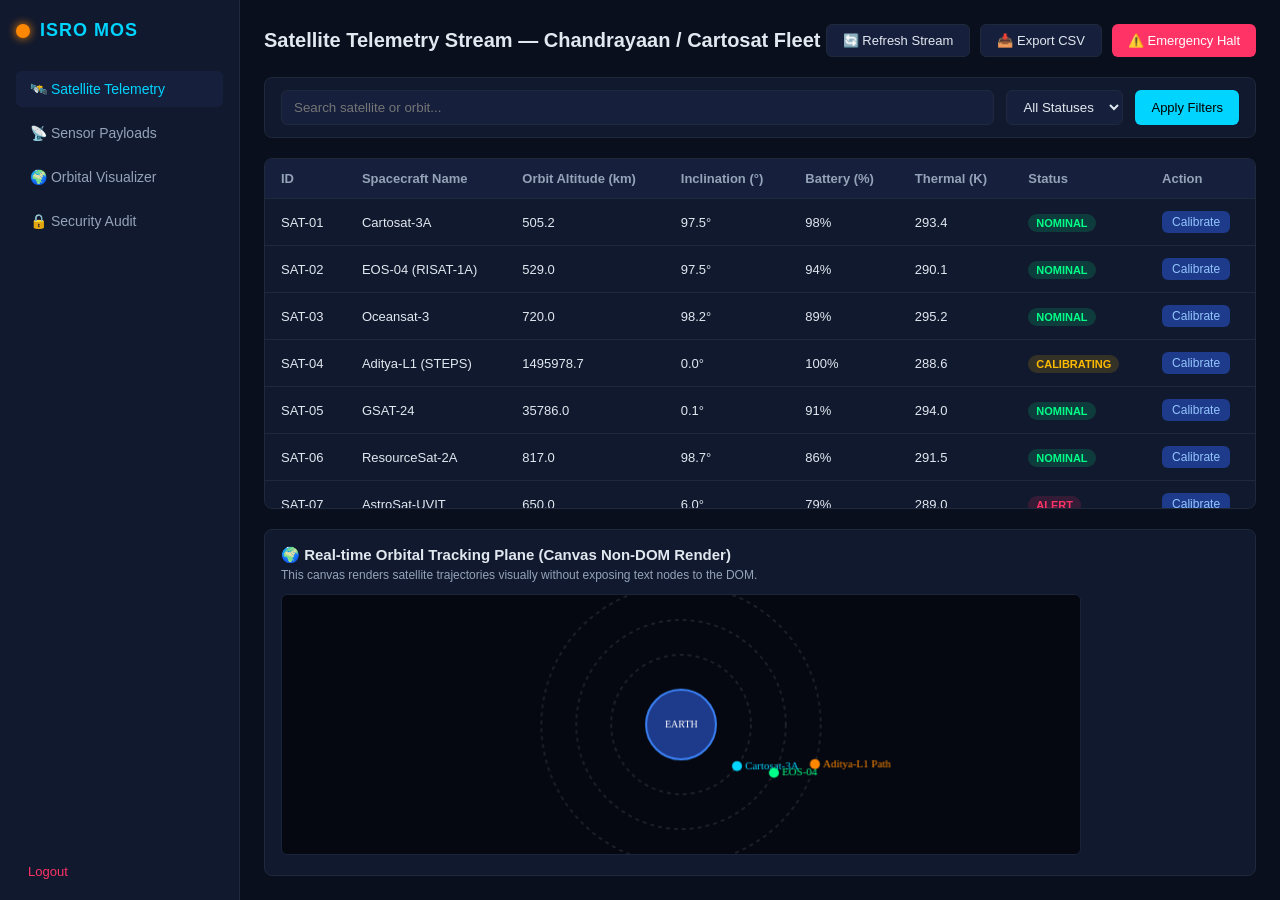
==== dashboard/index.html @ 19a2b55d "feat(core): initialize SIH26171 browser agent architecture and module skeletons" ====
<!DOCTYPE html>
<html lang="en">
<head>
  <meta charset="UTF-8">
  <meta name="viewport" content="width=device-width, initial-scale=1.0">
  <title>ISRO Mission Control — Telemetry & Payloads</title>
  <link rel="stylesheet" href="styles.css">
</head>
<body>
  <div class="layout">
    <!-- Sidebar Navigation -->
    <aside class="sidebar">
      <div class="brand">
        <span class="isro-logo-dot"></span>
        <h2>ISRO MOS</h2>
      </div>
      <nav>
        <a href="#telemetry" class="nav-item active" id="nav-telemetry">🛰️ Satellite Telemetry</a>
        <a href="#payloads" class="nav-item" id="nav-payloads">📡 Sensor Payloads</a>
        <a href="#canvas-view" class="nav-item" id="nav-orbit">🌍 Orbital Visualizer</a>
        <a href="#audit" class="nav-item" id="nav-audit">🔒 Security Audit</a>
      </nav>
      <div class="sidebar-footer">
        <a href="login.html" id="btn-logout" class="btn-logout">Logout</a>
      </div>
    </aside>

    <!-- Main Content Area -->
    <main class="main-content">
      <header class="topbar">
        <h1>Satellite Telemetry Stream — Chandrayaan / Cartosat Fleet</h1>
        <div class="actions">
          <button id="btn-refresh" class="btn-secondary">🔄 Refresh Stream</button>
          <button id="btn-export" class="btn-secondary">📥 Export CSV</button>
          <button id="btn-emergency-stop" class="btn-danger">⚠️ Emergency Halt</button>
        </div>
      </header>

      <!-- Filter Controls -->
      <section class="filter-bar">
        <input type="text" id="search-filter" placeholder="Search satellite or orbit..." />
        <select id="status-filter">
          <option value="ALL">All Statuses</option>
          <option value="NOMINAL">Nominal</option>
          <option value="CALIBRATING">Calibrating</option>
          <option value="ALERT">Alert</option>
        </select>
        <button id="btn-apply-filters" class="btn-primary">Apply Filters</button>
      </section>

      <!-- Data Table (12 realistic rows) -->
      <section class="table-section">
        <table id="telemetry-table">
          <thead>
            <tr>
              <th>ID</th>
              <th>Spacecraft Name</th>
              <th>Orbit Altitude (km)</th>
              <th>Inclination (°)</th>
              <th>Battery (%)</th>
              <th>Thermal (K)</th>
              <th>Status</th>
              <th>Action</th>
            </tr>
          </thead>
          <tbody>
            <tr>
              <td>SAT-01</td>
              <td>Cartosat-3A</td>
              <td>505.2</td>
              <td>97.5°</td>
              <td>98%</td>
              <td>293.4</td>
              <td><span class="badge badge-success">NOMINAL</span></td>
              <td><button class="btn-action" data-sat="Cartosat-3A">Calibrate</button></td>
            </tr>
            <tr>
              <td>SAT-02</td>
              <td>EOS-04 (RISAT-1A)</td>
              <td>529.0</td>
              <td>97.5°</td>
              <td>94%</td>
              <td>290.1</td>
              <td><span class="badge badge-success">NOMINAL</span></td>
              <td><button class="btn-action" data-sat="EOS-04">Calibrate</button></td>
            </tr>
            <tr>
              <td>SAT-03</td>
              <td>Oceansat-3</td>
              <td>720.0</td>
              <td>98.2°</td>
              <td>89%</td>
              <td>295.2</td>
              <td><span class="badge badge-success">NOMINAL</span></td>
              <td><button class="btn-action" data-sat="Oceansat-3">Calibrate</button></td>
            </tr>
            <tr>
              <td>SAT-04</td>
              <td>Aditya-L1 (STEPS)</td>
              <td>1495978.7</td>
              <td>0.0°</td>
              <td>100%</td>
              <td>288.6</td>
              <td><span class="badge badge-warning">CALIBRATING</span></td>
              <td><button class="btn-action" data-sat="Aditya-L1">Calibrate</button></td>
            </tr>
            <tr>
              <td>SAT-05</td>
              <td>GSAT-24</td>
              <td>35786.0</td>
              <td>0.1°</td>
              <td>91%</td>
              <td>294.0</td>
              <td><span class="badge badge-success">NOMINAL</span></td>
              <td><button class="btn-action" data-sat="GSAT-24">Calibrate</button></td>
            </tr>
            <tr>
              <td>SAT-06</td>
              <td>ResourceSat-2A</td>
              <td>817.0</td>
              <td>98.7°</td>
              <td>86%</td>
              <td>291.5</td>
              <td><span class="badge badge-success">NOMINAL</span></td>
              <td><button class="btn-action" data-sat="ResourceSat-2A">Calibrate</button></td>
            </tr>
            <tr>
              <td>SAT-07</td>
              <td>AstroSat-UVIT</td>
              <td>650.0</td>
              <td>6.0°</td>
              <td>79%</td>
              <td>289.0</td>
              <td><span class="badge badge-danger">ALERT</span></td>
              <td><button class="btn-action" data-sat="AstroSat">Calibrate</button></td>
            </tr>
            <tr>
              <td>SAT-08</td>
              <td>XPoSat-POLIX</td>
              <td>650.0</td>
              <td>6.0°</td>
              <td>96%</td>
              <td>292.0</td>
              <td><span class="badge badge-success">NOMINAL</span></td>
              <td><button class="btn-action" data-sat="XPoSat">Calibrate</button></td>
            </tr>
          </tbody>
        </table>
      </section>

      <!-- Canvas Widget (Task #35: Non-DOM-friendly visual component) -->
      <section class="canvas-section">
        <h2>🌍 Real-time Orbital Tracking Plane (Canvas Non-DOM Render)</h2>
        <p class="desc">This canvas renders satellite trajectories visually without exposing text nodes to the DOM.</p>
        <canvas id="orbit-canvas" width="800" height="260"></canvas>
      </section>
    </main>
  </div>

  <script src="app.js"></script>
</body>
</html>
---- dashboard/styles.css ----
/* SIH26171 ISRO Mission Control Theme */

:root {
  --bg-dark: #0a0f1d;
  --panel-bg: #11192e;
  --card-bg: #16203c;
  --primary: #00d4ff;
  --primary-hover: #00aacc;
  --accent: #ff8800;
  --danger: #ff3366;
  --success: #00ff88;
  --warning: #ffbb00;
  --text-main: #e2e8f0;
  --text-muted: #94a3b8;
  --border: #1e293b;
}

* {
  margin: 0;
  padding: 0;
  box-sizing: border-box;
  font-family: 'Segoe UI', -apple-system, BlinkMacSystemFont, Roboto, sans-serif;
}

body {
  background-color: var(--bg-dark);
  color: var(--text-main);
  min-height: 100vh;
}

/* Layout */
.layout {
  display: flex;
  height: 100vh;
}

/* Sidebar */
.sidebar {
  width: 240px;
  background-color: var(--panel-bg);
  border-right: 1px solid var(--border);
  display: flex;
  flex-direction: column;
  padding: 20px 16px;
}

.brand {
  display: flex;
  align-items: center;
  gap: 10px;
  margin-bottom: 30px;
}

.isro-logo-dot {
  width: 14px;
  height: 14px;
  background-color: var(--accent);
  border-radius: 50%;
  box-shadow: 0 0 10px var(--accent);
}

.brand h2 {
  font-size: 18px;
  color: var(--primary);
  letter-spacing: 1px;
}

nav {
  display: flex;
  flex-direction: column;
  gap: 8px;
  flex: 1;
}

.nav-item {
  display: block;
  padding: 10px 14px;
  color: var(--text-muted);
  text-decoration: none;
  border-radius: 6px;
  font-size: 14px;
  transition: all 0.2s;
}

.nav-item:hover, .nav-item.active {
  background-color: var(--card-bg);
  color: var(--primary);
}

.btn-logout {
  color: var(--danger);
  text-decoration: none;
  font-size: 13px;
  padding: 8px 12px;
}

/* Main Content */
.main-content {
  flex: 1;
  padding: 24px;
  overflow-y: auto;
  display: flex;
  flex-direction: column;
  gap: 20px;
}

.topbar {
  display: flex;
  justify-content: space-between;
  align-items: center;
}

.topbar h1 {
  font-size: 20px;
  font-weight: 600;
}

.actions {
  display: flex;
  gap: 10px;
}

/* Buttons */
button {
  padding: 8px 16px;
  border-radius: 6px;
  border: none;
  font-size: 13px;
  font-weight: 500;
  cursor: pointer;
  transition: all 0.2s;
}

.btn-primary { background: var(--primary); color: #000; }
.btn-primary:hover { background: var(--primary-hover); }

.btn-secondary { background: var(--card-bg); color: var(--text-main); border: 1px solid var(--border); }
.btn-secondary:hover { background: var(--panel-bg); }

.btn-danger { background: var(--danger); color: #fff; }
.btn-danger:hover { opacity: 0.9; }

.btn-action { background: #1e3a8a; color: #93c5fd; padding: 4px 10px; font-size: 12px; }
.btn-action:hover { background: #2563eb; color: #fff; }

/* Filter Bar */
.filter-bar {
  display: flex;
  gap: 12px;
  background: var(--panel-bg);
  padding: 12px 16px;
  border-radius: 8px;
  border: 1px solid var(--border);
}

.filter-bar input, .filter-bar select {
  padding: 8px 12px;
  background: var(--card-bg);
  border: 1px solid var(--border);
  color: var(--text-main);
  border-radius: 6px;
  outline: none;
}

.filter-bar input { flex: 1; }

/* Table */
.table-section {
  background: var(--panel-bg);
  border-radius: 8px;
  border: 1px solid var(--border);
  overflow: hidden;
}

table {
  width: 100%;
  border-collapse: collapse;
  text-align: left;
  font-size: 13px;
}

thead {
  background: var(--card-bg);
  color: var(--text-muted);
}

th, td {
  padding: 12px 16px;
  border-bottom: 1px solid var(--border);
}

tbody tr:hover {
  background-color: rgba(255, 255, 255, 0.02);
}

/* Badges */
.badge {
  padding: 3px 8px;
  border-radius: 12px;
  font-size: 11px;
  font-weight: 600;
}

.badge-success { background: rgba(0, 255, 136, 0.15); color: var(--success); }
.badge-warning { background: rgba(255, 187, 0, 0.15); color: var(--warning); }
.badge-danger { background: rgba(255, 51, 102, 0.15); color: var(--danger); }

/* Canvas Section */
.canvas-section {
  background: var(--panel-bg);
  border-radius: 8px;
  border: 1px solid var(--border);
  padding: 16px;
}

.canvas-section h2 { font-size: 15px; margin-bottom: 4px; }
.canvas-section .desc { font-size: 12px; color: var(--text-muted); margin-bottom: 12px; }

#orbit-canvas {
  background: #050811;
  border-radius: 6px;
  border: 1px solid #1a233a;
  width: 100%;
  max-width: 800px;
}

/* Login Page Styles */
.login-body {
  display: flex;
  justify-content: center;
  align-items: center;
}

.login-card {
  width: 360px;
  background: var(--panel-bg);
  border: 1px solid var(--border);
  border-radius: 12px;
  padding: 32px;
  box-shadow: 0 8px 32px rgba(0, 0, 0, 0.4);
}

.logo-header { text-align: center; margin-bottom: 24px; }
.isro-badge { display: inline-block; background: var(--accent); color: #fff; font-weight: 700; padding: 4px 12px; border-radius: 4px; font-size: 12px; margin-bottom: 8px; }
.subtitle { font-size: 12px; color: var(--text-muted); }

.form-group {
  margin-bottom: 16px;
  display: flex;
  flex-direction: column;
  gap: 6px;
}

.form-group label { font-size: 12px; color: var(--text-muted); }
.form-group input, .form-group select {
  padding: 10px 12px;
  background: var(--card-bg);
  border: 1px solid var(--border);
  color: var(--text-main);
  border-radius: 6px;
  outline: none;
}
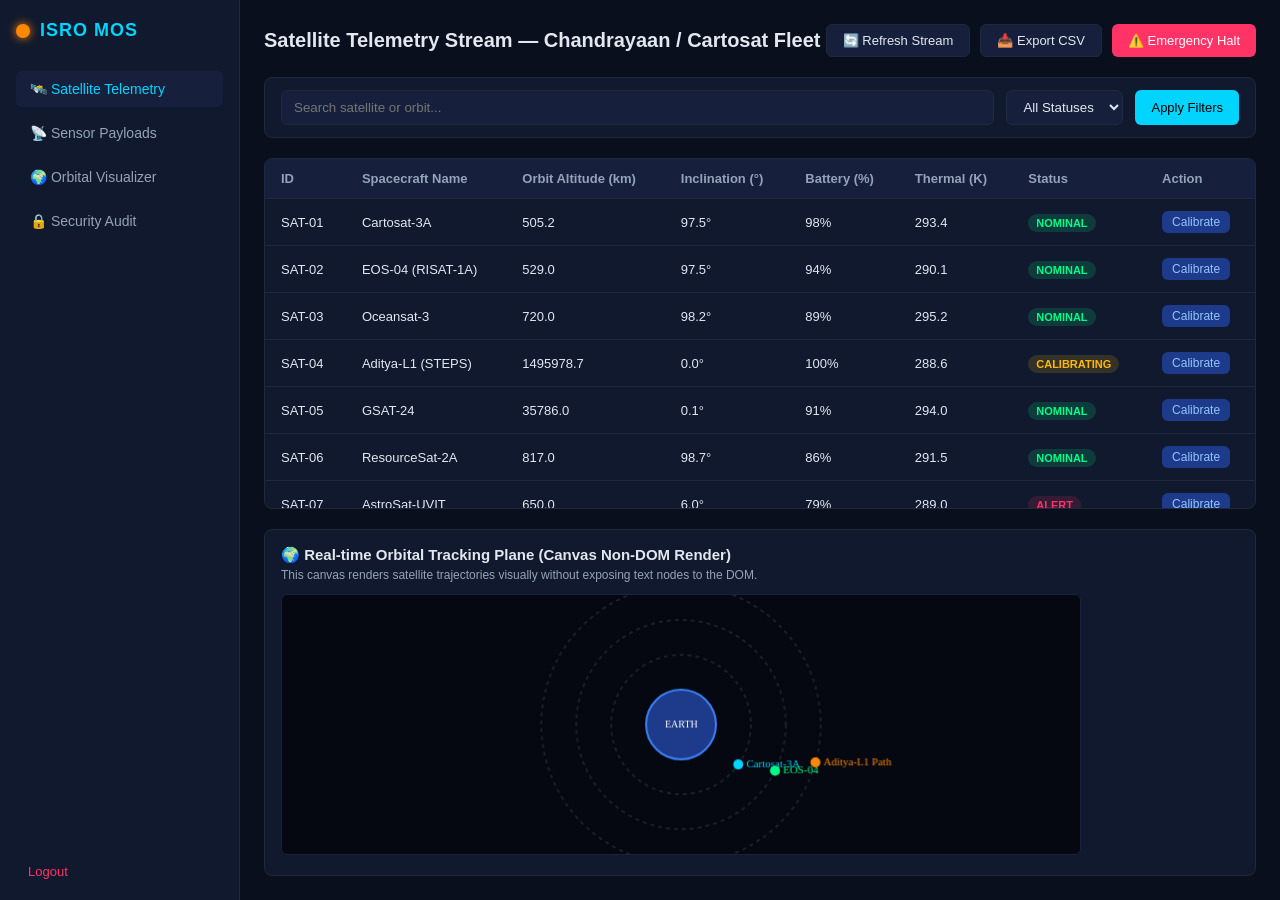
==== commit d5dcb92c: "feat(dashboard-qa-security): complete Chinmay track — sensor reports page, local memory encryption, " ====
--- a/dashboard/index.html
+++ b/dashboard/index.html
@@ -15,10 +15,10 @@
         <h2>ISRO MOS</h2>
       </div>
       <nav>
-        <a href="#telemetry" class="nav-item active" id="nav-telemetry">🛰️ Satellite Telemetry</a>
-        <a href="#payloads" class="nav-item" id="nav-payloads">📡 Sensor Payloads</a>
+        <a href="index.html" class="nav-item active" id="nav-telemetry">🛰️ Satellite Telemetry</a>
+        <a href="reports.html" class="nav-item" id="nav-payloads">📡 Sensor Payloads</a>
         <a href="#canvas-view" class="nav-item" id="nav-orbit">🌍 Orbital Visualizer</a>
-        <a href="#audit" class="nav-item" id="nav-audit">🔒 Security Audit</a>
+        <a href="reports.html#audit-log-view" class="nav-item" id="nav-audit">🔒 Security Audit</a>
       </nav>
       <div class="sidebar-footer">
         <a href="login.html" id="btn-logout" class="btn-logout">Logout</a>
